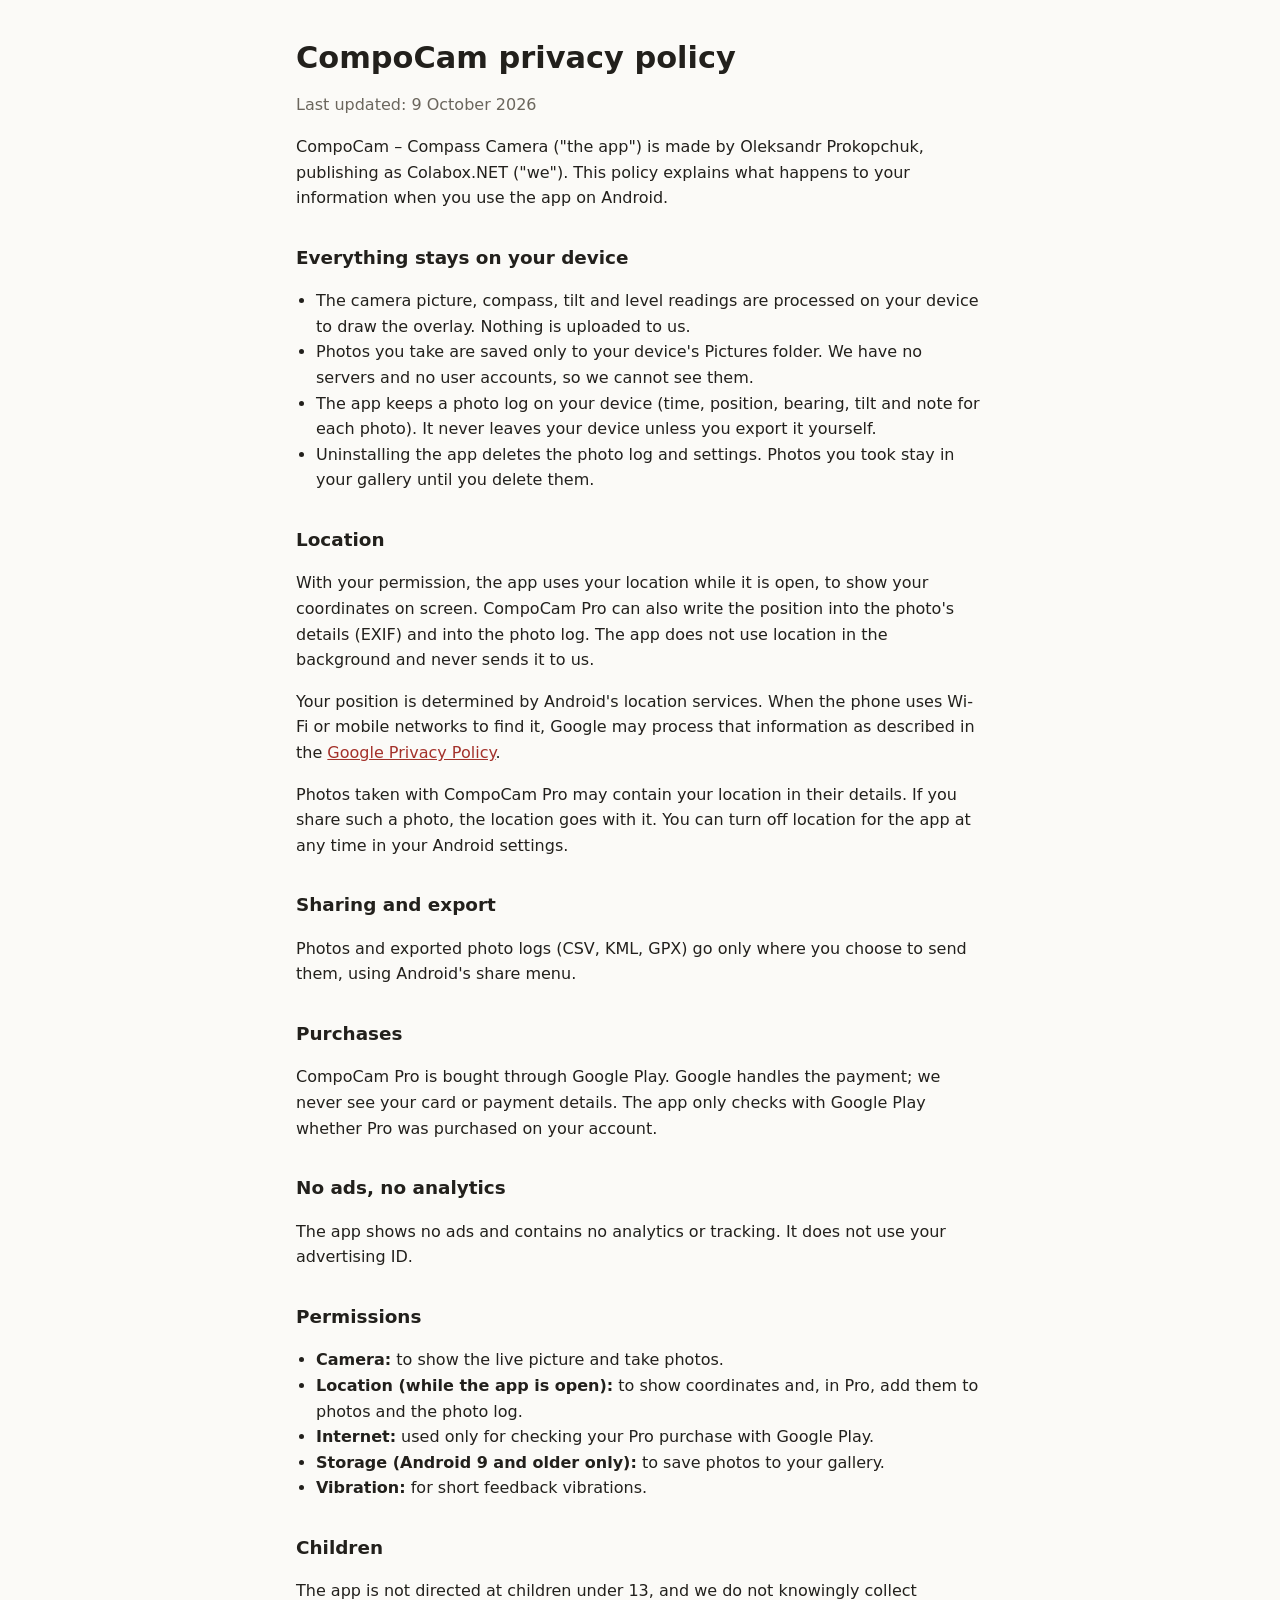
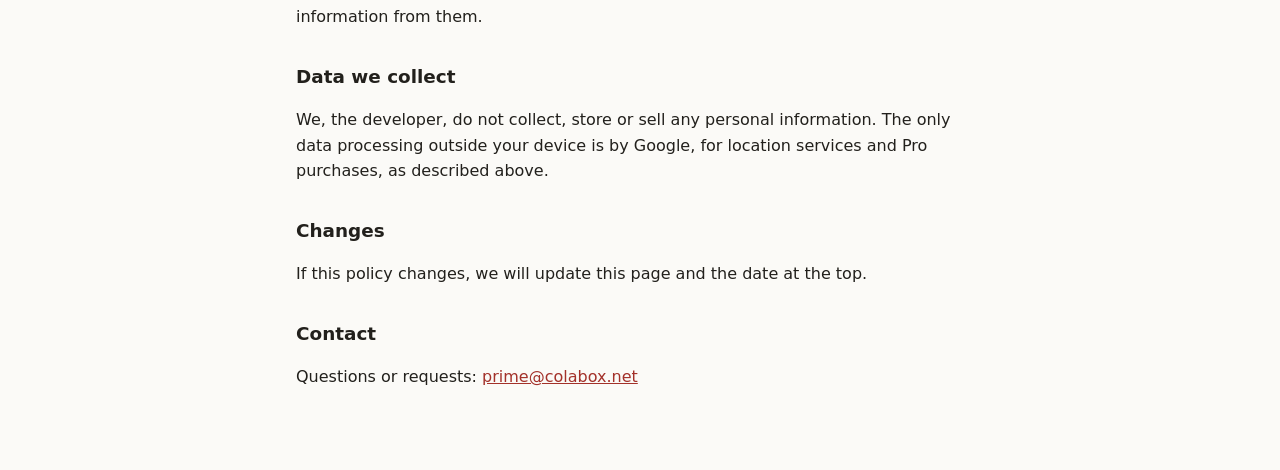
==== compocam/privacy.html @ a607ffe1 "CompoCam privacy policy Co-Authored-By: Claude Opus 5.5 <noreply@anthropic.com> Claude-Session: http" ====
<!doctype html>
<html lang="en">
<head>
<meta charset="utf-8">
<meta name="viewport" content="width=device-width, initial-scale=1">
<title>CompoCam Privacy</title>
<link rel="stylesheet" href="../style.css">
</head>
<body>
<main>
<h1>CompoCam privacy policy</h1>
<p class="muted">Last updated: 9 October 2026</p>

<p>CompoCam – Compass Camera ("the app") is made by Oleksandr Prokopchuk, publishing as Colabox.NET ("we"). This policy explains what happens to your information when you use the app on Android.</p>

<h2>Everything stays on your device</h2>
<ul>
<li>The camera picture, compass, tilt and level readings are processed on your device to draw the overlay. Nothing is uploaded to us.</li>
<li>Photos you take are saved only to your device's Pictures folder. We have no servers and no user accounts, so we cannot see them.</li>
<li>The app keeps a photo log on your device (time, position, bearing, tilt and note for each photo). It never leaves your device unless you export it yourself.</li>
<li>Uninstalling the app deletes the photo log and settings. Photos you took stay in your gallery until you delete them.</li>
</ul>

<h2>Location</h2>
<p>With your permission, the app uses your location while it is open, to show your coordinates on screen. CompoCam Pro can also write the position into the photo's details (EXIF) and into the photo log. The app does not use location in the background and never sends it to us.</p>
<p>Your position is determined by Android's location services. When the phone uses Wi-Fi or mobile networks to find it, Google may process that information as described in the <a href="https://policies.google.com/privacy">Google Privacy Policy</a>.</p>
<p>Photos taken with CompoCam Pro may contain your location in their details. If you share such a photo, the location goes with it. You can turn off location for the app at any time in your Android settings.</p>

<h2>Sharing and export</h2>
<p>Photos and exported photo logs (CSV, KML, GPX) go only where you choose to send them, using Android's share menu.</p>

<h2>Purchases</h2>
<p>CompoCam Pro is bought through Google Play. Google handles the payment; we never see your card or payment details. The app only checks with Google Play whether Pro was purchased on your account.</p>

<h2>No ads, no analytics</h2>
<p>The app shows no ads and contains no analytics or tracking. It does not use your advertising ID.</p>

<h2>Permissions</h2>
<ul>
<li><strong>Camera:</strong> to show the live picture and take photos.</li>
<li><strong>Location (while the app is open):</strong> to show coordinates and, in Pro, add them to photos and the photo log.</li>
<li><strong>Internet:</strong> used only for checking your Pro purchase with Google Play.</li>
<li><strong>Storage (Android 9 and older only):</strong> to save photos to your gallery.</li>
<li><strong>Vibration:</strong> for short feedback vibrations.</li>
</ul>

<h2>Children</h2>
<p>The app is not directed at children under 13, and we do not knowingly collect information from them.</p>

<h2>Data we collect</h2>
<p>We, the developer, do not collect, store or sell any personal information. The only data processing outside your device is by Google, for location services and Pro purchases, as described above.</p>

<h2>Changes</h2>
<p>If this policy changes, we will update this page and the date at the top.</p>

<h2>Contact</h2>
<p>Questions or requests: <a href="mailto:prime@colabox.net">prime@colabox.net</a></p>
</main>
</body>
</html>
---- style.css ----
:root { --bg:#fbfaf7; --fg:#22201c; --muted:#6b665d; --accent:#a3312a; --line:#e4e0d7; }
@media (prefers-color-scheme: dark) { :root { --bg:#191816; --fg:#ecE8e0; --muted:#a49e93; --accent:#e0786f; --line:#34312c; } }
* { box-sizing: border-box; }
body { margin:0; background:var(--bg); color:var(--fg); font:16px/1.6 system-ui,-apple-system,"Segoe UI",Roboto,sans-serif; }
main { max-width:720px; margin:0 auto; padding:40px 16px 64px; }
h1 { font-size:1.9rem; line-height:1.2; margin:0 0 4px; }
h2 { font-size:1.15rem; margin:32px 0 8px; }
p, li { color:var(--fg); }
.muted { color:var(--muted); }
a { color:var(--accent); }
ul { padding-left:20px; }
hr { border:0; border-top:1px solid var(--line); margin:32px 0; }
footer { color:var(--muted); font-size:.9rem; }
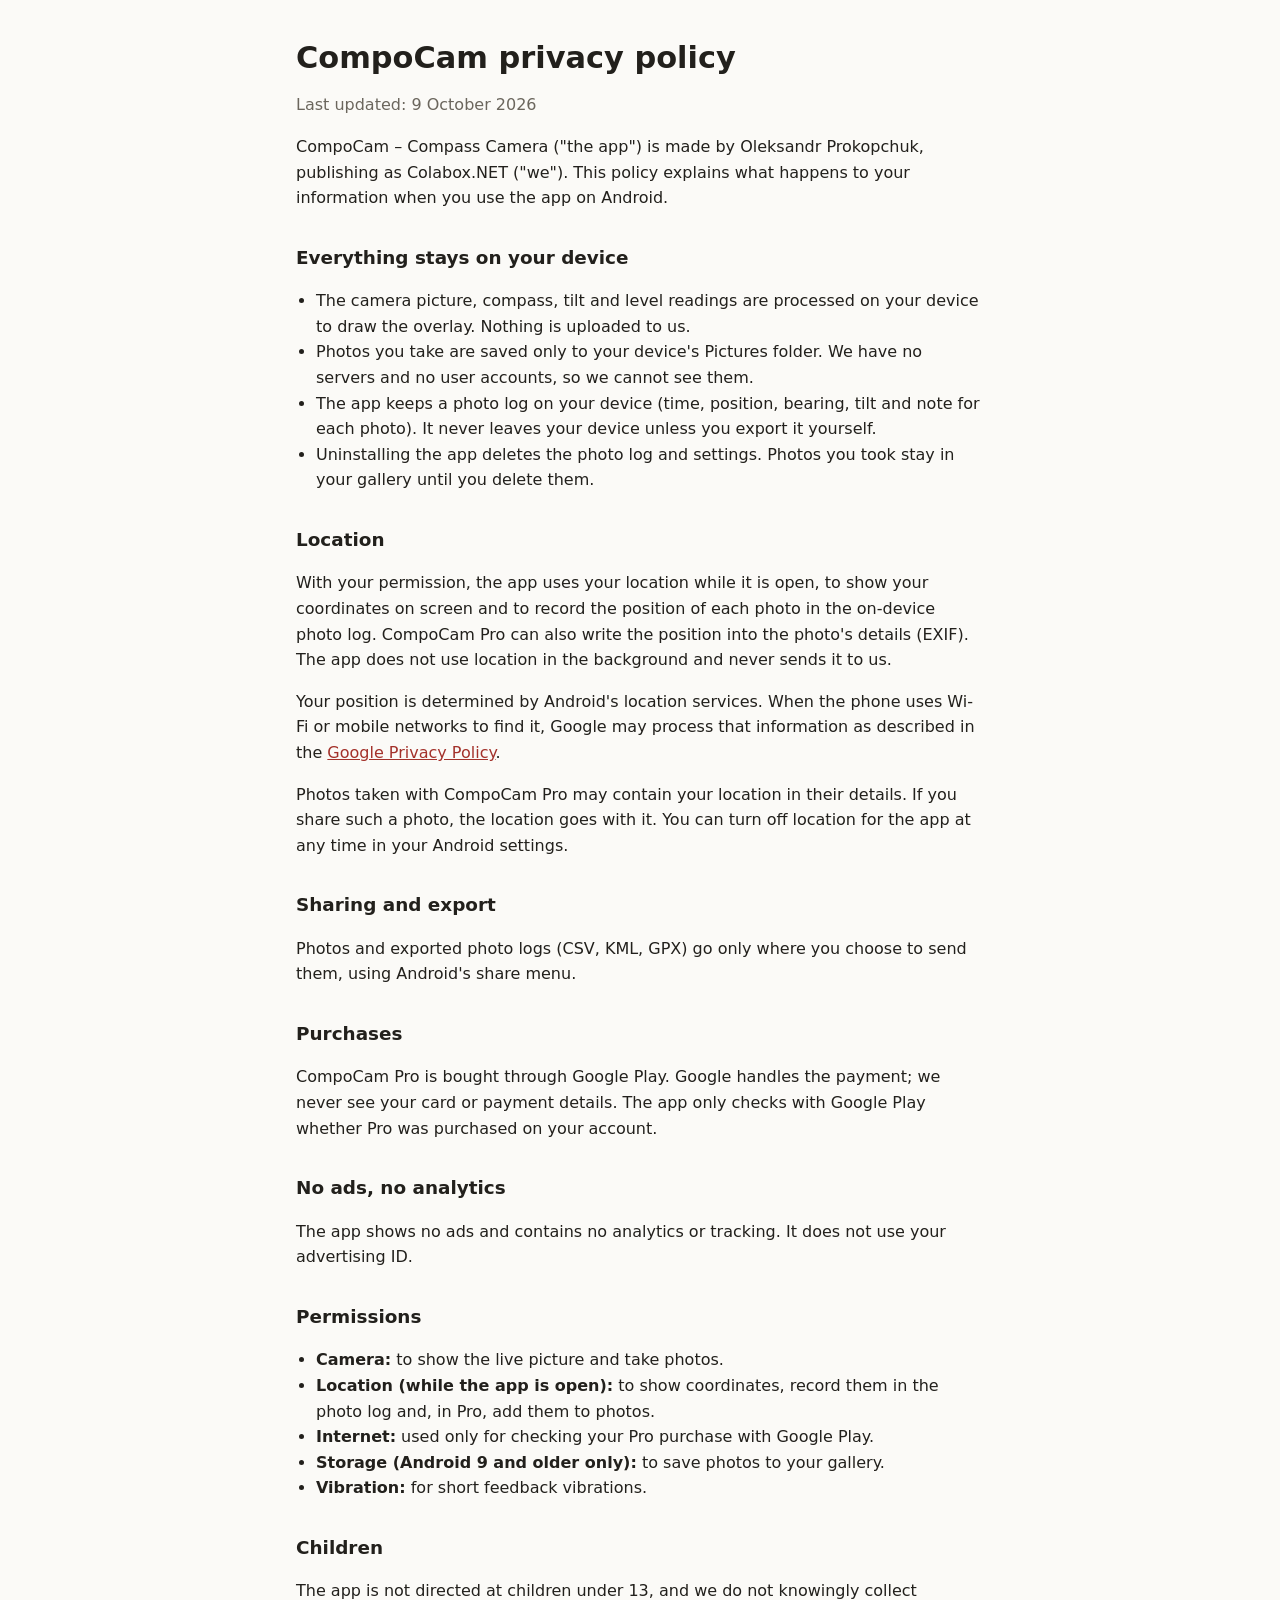
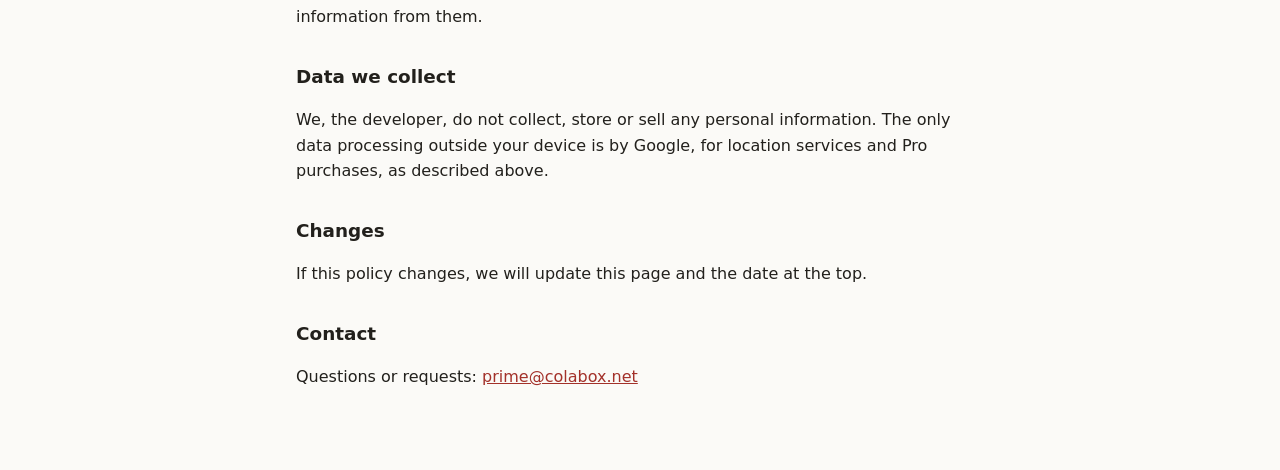
==== commit df7855fa: "CompoCam privacy: photo log is kept for all users Co-Authored-By: Claude Opus 5.5 <noreply@anthropic" ====
--- a/compocam/privacy.html
+++ b/compocam/privacy.html
@@ -22,7 +22,7 @@
 </ul>
 
 <h2>Location</h2>
-<p>With your permission, the app uses your location while it is open, to show your coordinates on screen. CompoCam Pro can also write the position into the photo's details (EXIF) and into the photo log. The app does not use location in the background and never sends it to us.</p>
+<p>With your permission, the app uses your location while it is open, to show your coordinates on screen and to record the position of each photo in the on-device photo log. CompoCam Pro can also write the position into the photo's details (EXIF). The app does not use location in the background and never sends it to us.</p>
 <p>Your position is determined by Android's location services. When the phone uses Wi-Fi or mobile networks to find it, Google may process that information as described in the <a href="https://policies.google.com/privacy">Google Privacy Policy</a>.</p>
 <p>Photos taken with CompoCam Pro may contain your location in their details. If you share such a photo, the location goes with it. You can turn off location for the app at any time in your Android settings.</p>
 
@@ -38,7 +38,7 @@
 <h2>Permissions</h2>
 <ul>
 <li><strong>Camera:</strong> to show the live picture and take photos.</li>
-<li><strong>Location (while the app is open):</strong> to show coordinates and, in Pro, add them to photos and the photo log.</li>
+<li><strong>Location (while the app is open):</strong> to show coordinates, record them in the photo log and, in Pro, add them to photos.</li>
 <li><strong>Internet:</strong> used only for checking your Pro purchase with Google Play.</li>
 <li><strong>Storage (Android 9 and older only):</strong> to save photos to your gallery.</li>
 <li><strong>Vibration:</strong> for short feedback vibrations.</li>
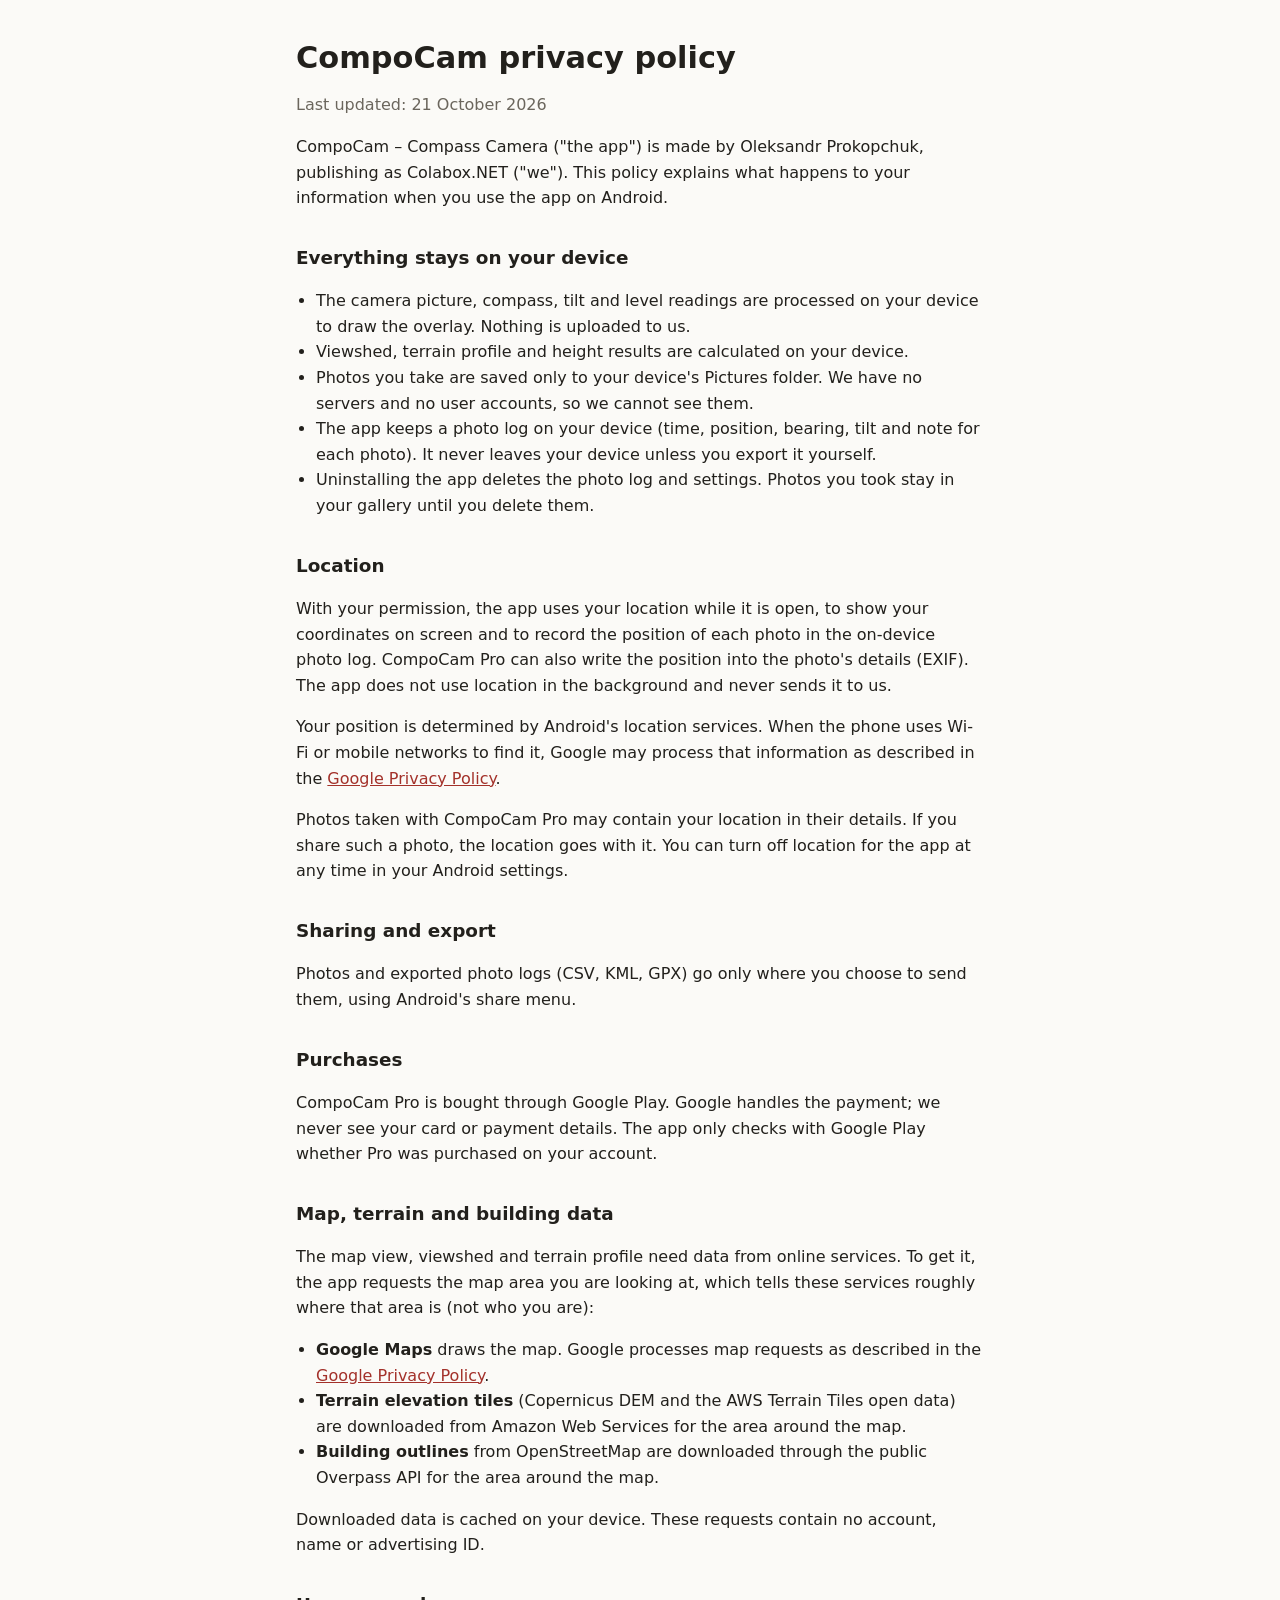
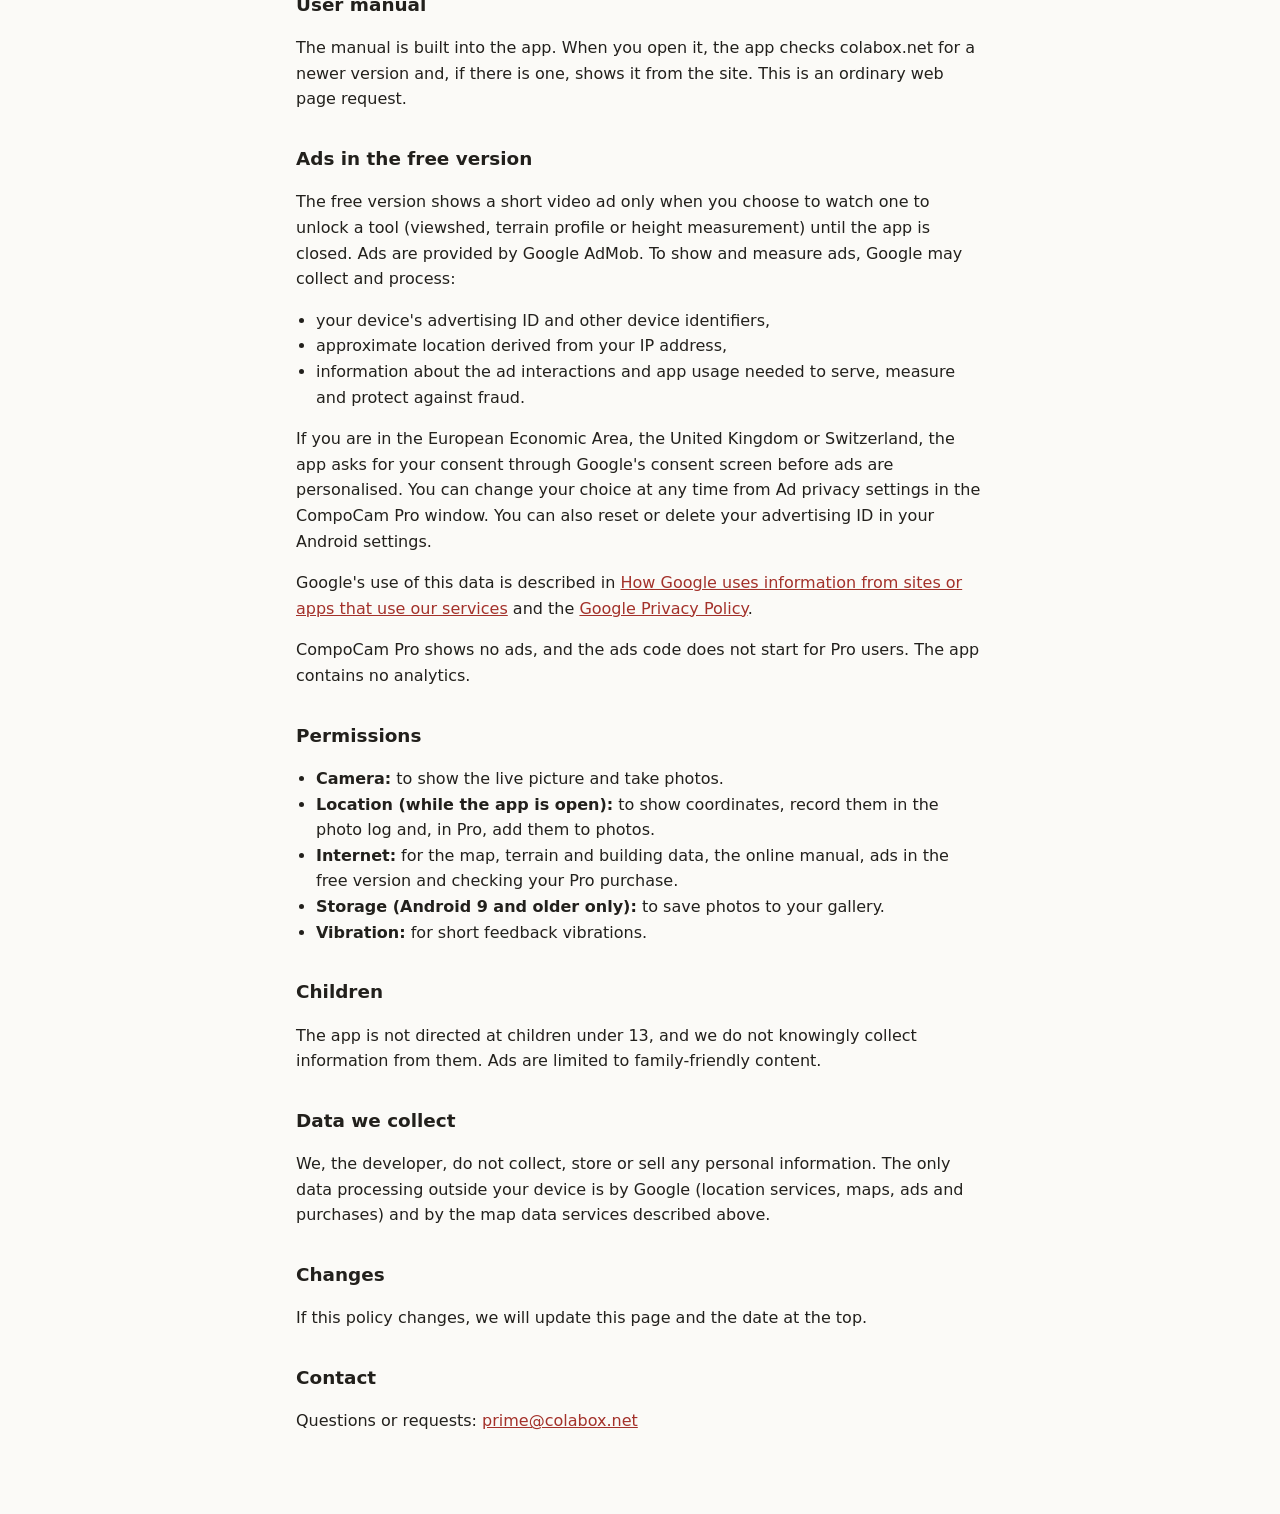
==== commit 1821b596: "CompoCam privacy: ads in the free version, map and terrain data, online manual Co-Authored-By: Claud" ====
--- a/compocam/privacy.html
+++ b/compocam/privacy.html
@@ -9,13 +9,14 @@
 <body>
 <main>
 <h1>CompoCam privacy policy</h1>
-<p class="muted">Last updated: 9 October 2026</p>
+<p class="muted">Last updated: 21 October 2026</p>
 
 <p>CompoCam – Compass Camera ("the app") is made by Oleksandr Prokopchuk, publishing as Colabox.NET ("we"). This policy explains what happens to your information when you use the app on Android.</p>
 
 <h2>Everything stays on your device</h2>
 <ul>
 <li>The camera picture, compass, tilt and level readings are processed on your device to draw the overlay. Nothing is uploaded to us.</li>
+<li>Viewshed, terrain profile and height results are calculated on your device.</li>
 <li>Photos you take are saved only to your device's Pictures folder. We have no servers and no user accounts, so we cannot see them.</li>
 <li>The app keeps a photo log on your device (time, position, bearing, tilt and note for each photo). It never leaves your device unless you export it yourself.</li>
 <li>Uninstalling the app deletes the photo log and settings. Photos you took stay in your gallery until you delete them.</li>
@@ -32,23 +33,43 @@
 <h2>Purchases</h2>
 <p>CompoCam Pro is bought through Google Play. Google handles the payment; we never see your card or payment details. The app only checks with Google Play whether Pro was purchased on your account.</p>
 
-<h2>No ads, no analytics</h2>
-<p>The app shows no ads and contains no analytics or tracking. It does not use your advertising ID.</p>
+<h2>Map, terrain and building data</h2>
+<p>The map view, viewshed and terrain profile need data from online services. To get it, the app requests the map area you are looking at, which tells these services roughly where that area is (not who you are):</p>
+<ul>
+<li><strong>Google Maps</strong> draws the map. Google processes map requests as described in the <a href="https://policies.google.com/privacy">Google Privacy Policy</a>.</li>
+<li><strong>Terrain elevation tiles</strong> (Copernicus DEM and the AWS Terrain Tiles open data) are downloaded from Amazon Web Services for the area around the map.</li>
+<li><strong>Building outlines</strong> from OpenStreetMap are downloaded through the public Overpass API for the area around the map.</li>
+</ul>
+<p>Downloaded data is cached on your device. These requests contain no account, name or advertising ID.</p>
+
+<h2>User manual</h2>
+<p>The manual is built into the app. When you open it, the app checks colabox.net for a newer version and, if there is one, shows it from the site. This is an ordinary web page request.</p>
+
+<h2>Ads in the free version</h2>
+<p>The free version shows a short video ad only when you choose to watch one to unlock a tool (viewshed, terrain profile or height measurement) until the app is closed. Ads are provided by Google AdMob. To show and measure ads, Google may collect and process:</p>
+<ul>
+<li>your device's advertising ID and other device identifiers,</li>
+<li>approximate location derived from your IP address,</li>
+<li>information about the ad interactions and app usage needed to serve, measure and protect against fraud.</li>
+</ul>
+<p>If you are in the European Economic Area, the United Kingdom or Switzerland, the app asks for your consent through Google's consent screen before ads are personalised. You can change your choice at any time from Ad privacy settings in the CompoCam Pro window. You can also reset or delete your advertising ID in your Android settings.</p>
+<p>Google's use of this data is described in <a href="https://policies.google.com/technologies/partner-sites">How Google uses information from sites or apps that use our services</a> and the <a href="https://policies.google.com/privacy">Google Privacy Policy</a>.</p>
+<p>CompoCam Pro shows no ads, and the ads code does not start for Pro users. The app contains no analytics.</p>
 
 <h2>Permissions</h2>
 <ul>
 <li><strong>Camera:</strong> to show the live picture and take photos.</li>
 <li><strong>Location (while the app is open):</strong> to show coordinates, record them in the photo log and, in Pro, add them to photos.</li>
-<li><strong>Internet:</strong> used only for checking your Pro purchase with Google Play.</li>
+<li><strong>Internet:</strong> for the map, terrain and building data, the online manual, ads in the free version and checking your Pro purchase.</li>
 <li><strong>Storage (Android 9 and older only):</strong> to save photos to your gallery.</li>
 <li><strong>Vibration:</strong> for short feedback vibrations.</li>
 </ul>
 
 <h2>Children</h2>
-<p>The app is not directed at children under 13, and we do not knowingly collect information from them.</p>
+<p>The app is not directed at children under 13, and we do not knowingly collect information from them. Ads are limited to family-friendly content.</p>
 
 <h2>Data we collect</h2>
-<p>We, the developer, do not collect, store or sell any personal information. The only data processing outside your device is by Google, for location services and Pro purchases, as described above.</p>
+<p>We, the developer, do not collect, store or sell any personal information. The only data processing outside your device is by Google (location services, maps, ads and purchases) and by the map data services described above.</p>
 
 <h2>Changes</h2>
 <p>If this policy changes, we will update this page and the date at the top.</p>
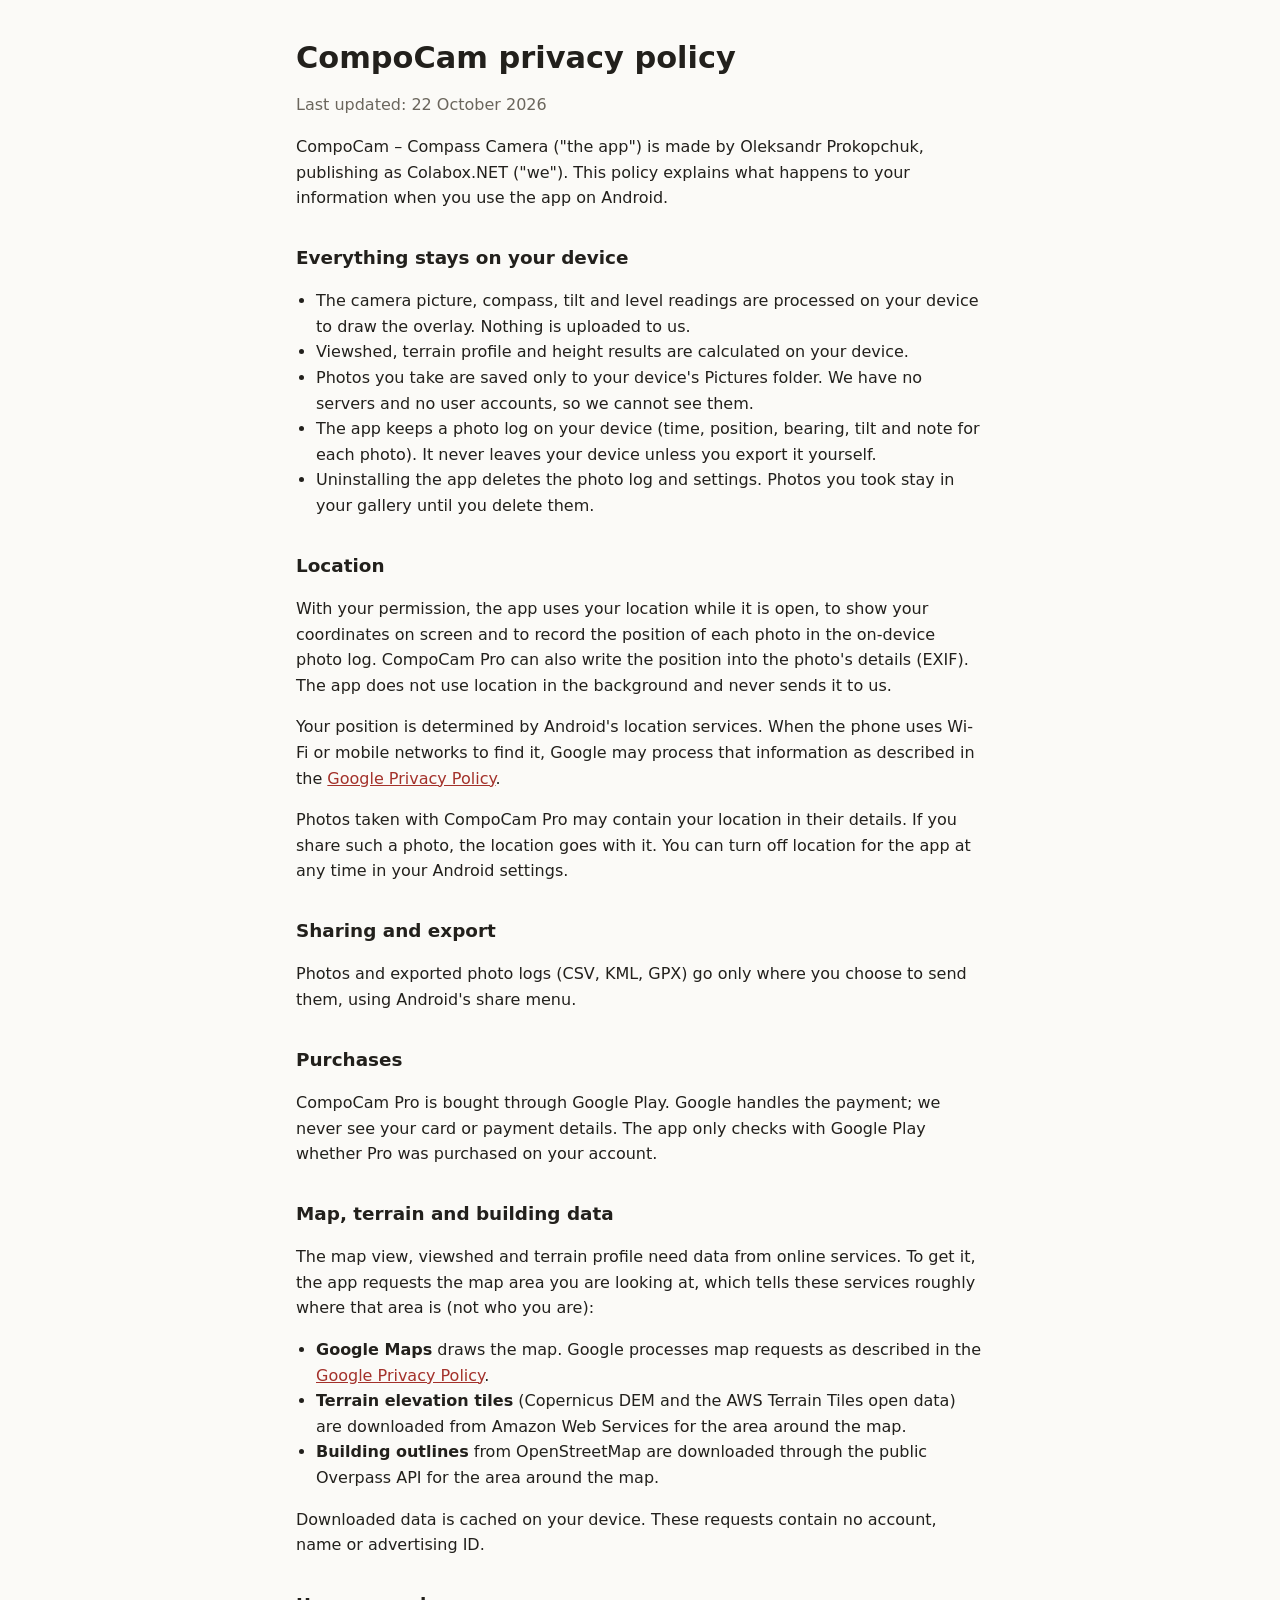
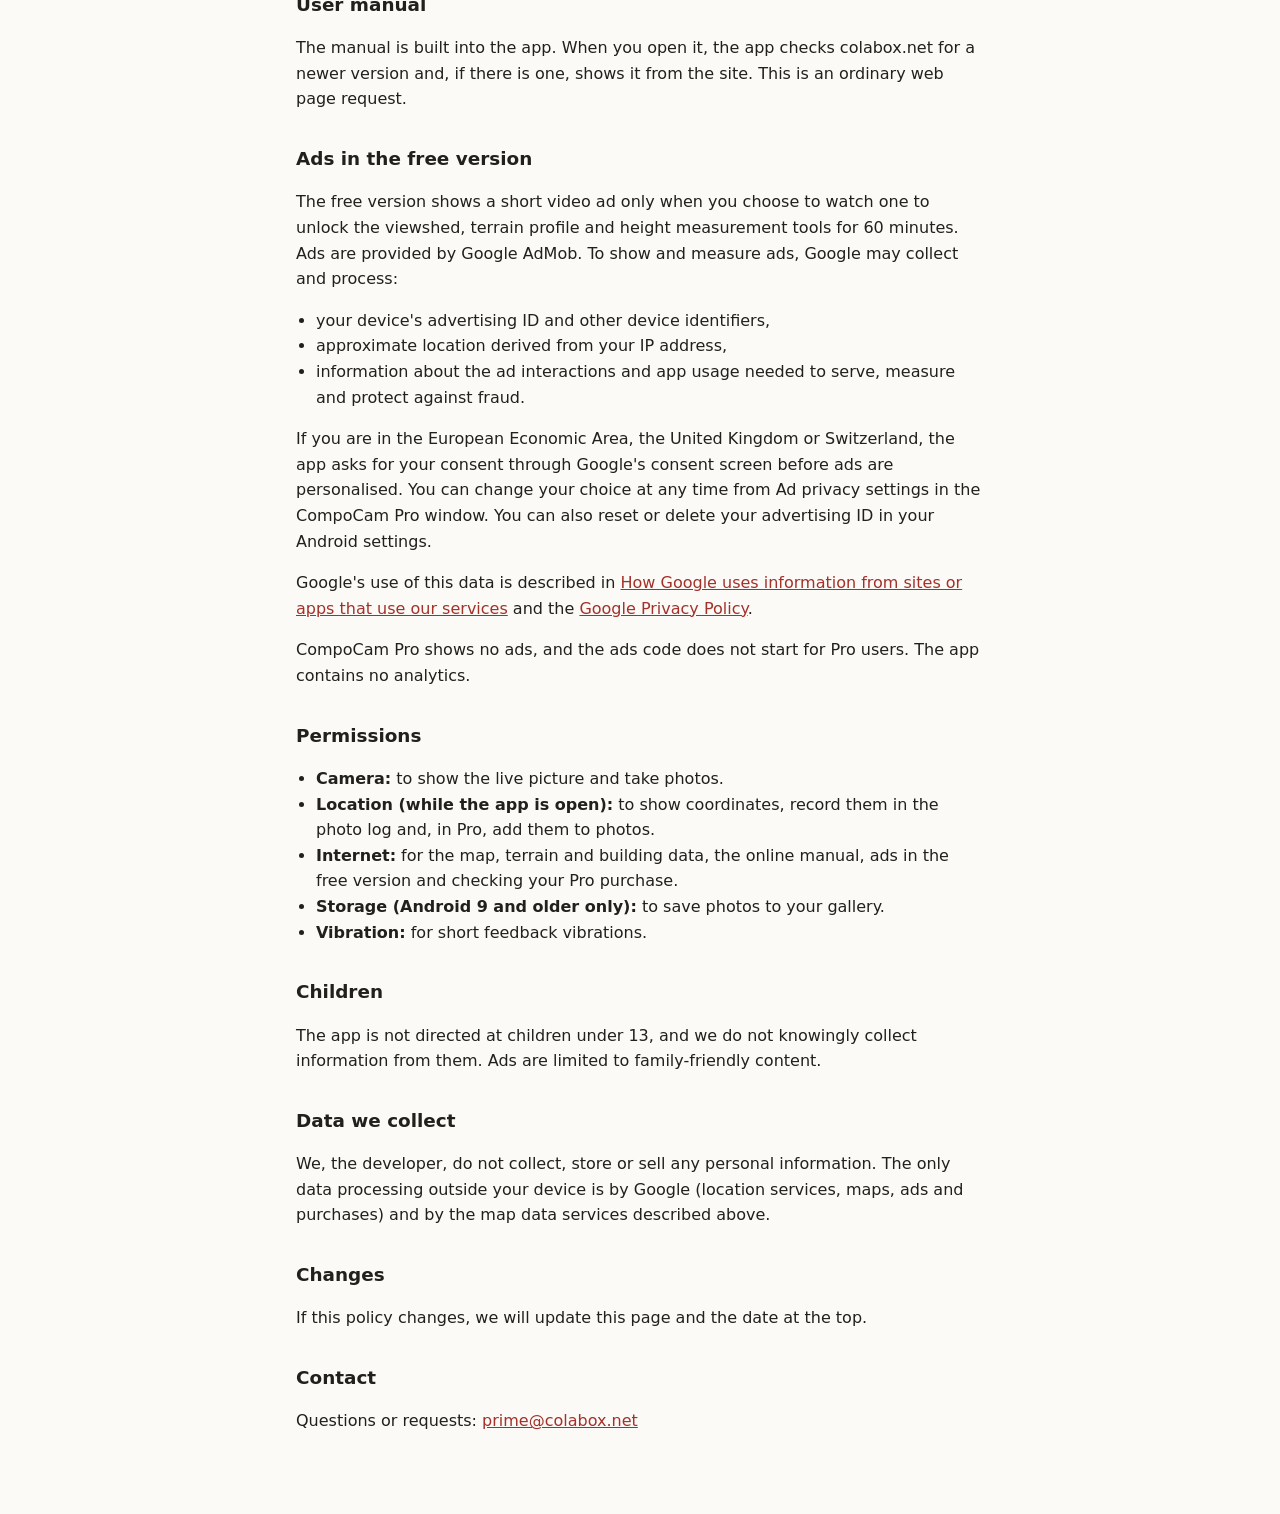
==== commit 83693ac1: "CompoCam privacy: one ad unlocks the three tools for 60 minutes Co-Authored-By: Claude Opus 5.5 <nor" ====
--- a/compocam/privacy.html
+++ b/compocam/privacy.html
@@ -9,7 +9,7 @@
 <body>
 <main>
 <h1>CompoCam privacy policy</h1>
-<p class="muted">Last updated: 21 October 2026</p>
+<p class="muted">Last updated: 22 October 2026</p>
 
 <p>CompoCam – Compass Camera ("the app") is made by Oleksandr Prokopchuk, publishing as Colabox.NET ("we"). This policy explains what happens to your information when you use the app on Android.</p>
 
@@ -46,7 +46,7 @@
 <p>The manual is built into the app. When you open it, the app checks colabox.net for a newer version and, if there is one, shows it from the site. This is an ordinary web page request.</p>
 
 <h2>Ads in the free version</h2>
-<p>The free version shows a short video ad only when you choose to watch one to unlock a tool (viewshed, terrain profile or height measurement) until the app is closed. Ads are provided by Google AdMob. To show and measure ads, Google may collect and process:</p>
+<p>The free version shows a short video ad only when you choose to watch one to unlock the viewshed, terrain profile and height measurement tools for 60 minutes. Ads are provided by Google AdMob. To show and measure ads, Google may collect and process:</p>
 <ul>
 <li>your device's advertising ID and other device identifiers,</li>
 <li>approximate location derived from your IP address,</li>
